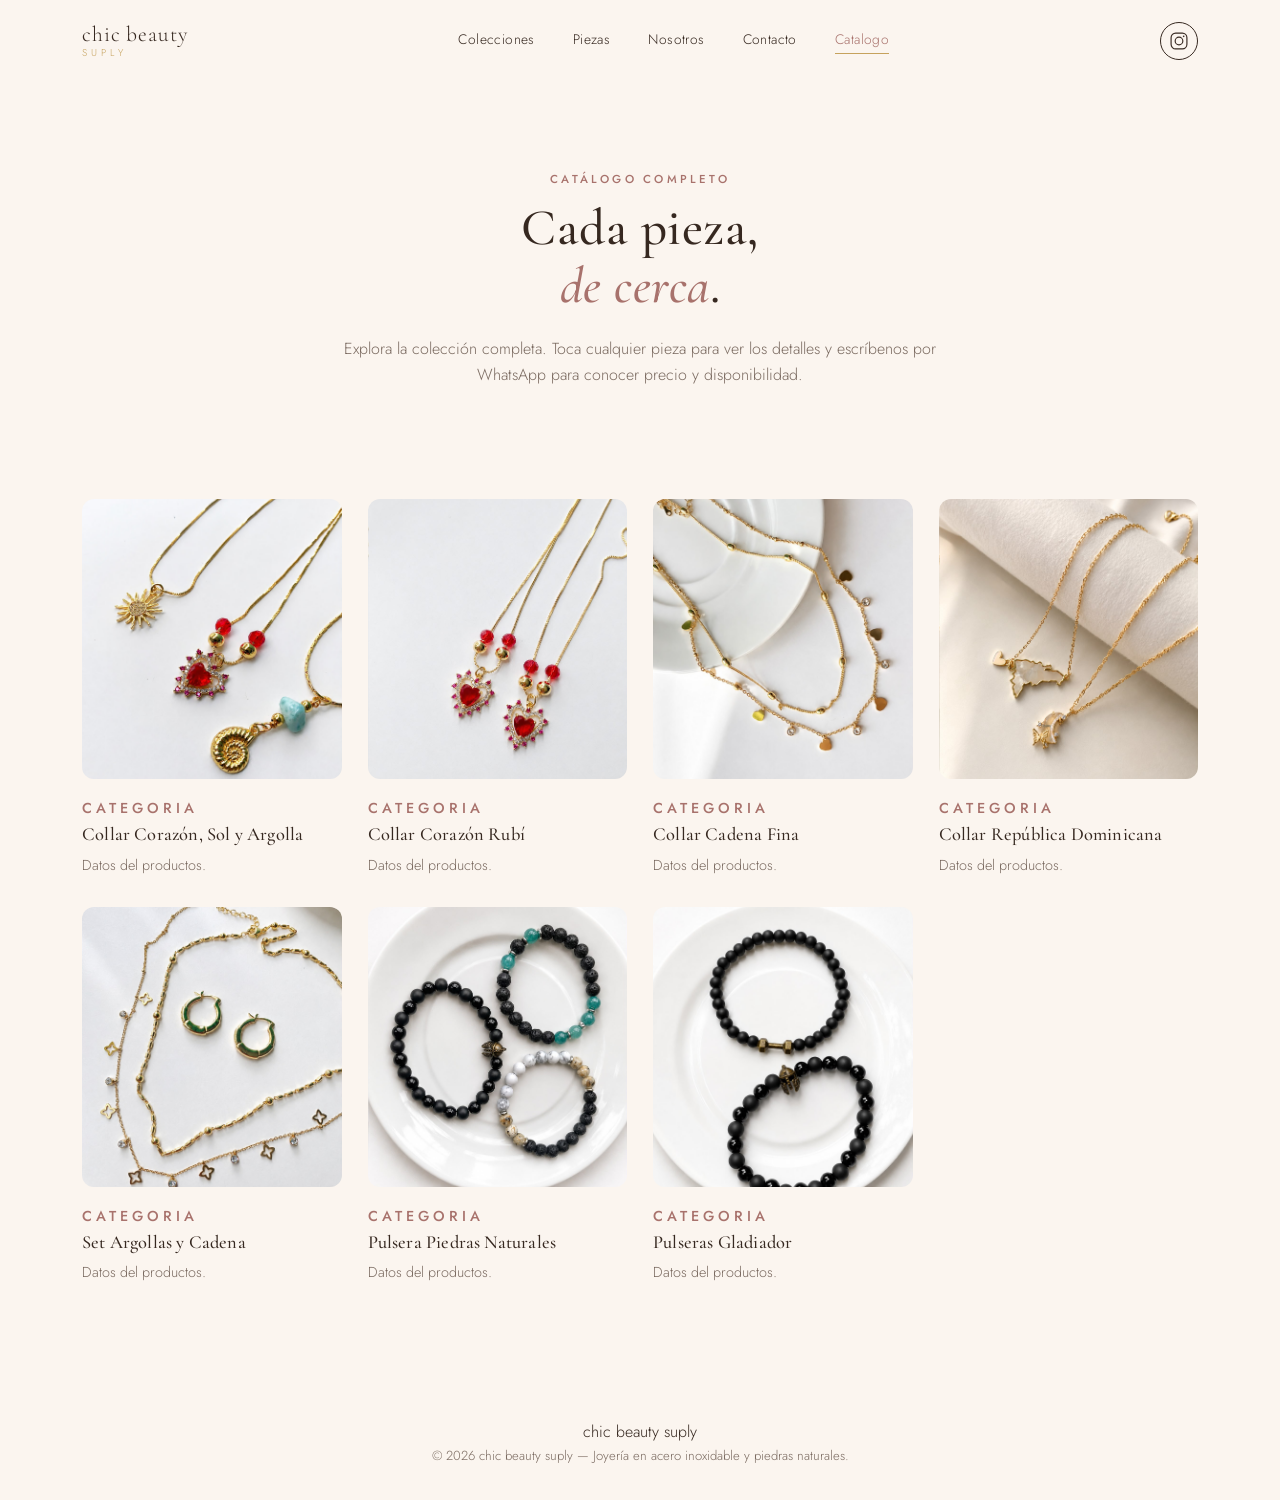
==== catalogo.html @ cba93bea "Crear una nueva plantilla para el catalogo" ====
<!DOCTYPE html>
<html lang="es">
<head>
<meta charset="UTF-8">
<meta name="viewport" content="width=device-width, initial-scale=1.0">
<title>Catálogo — chic beauty suply</title>
<meta name="description" content="Catálogo completo de chic beauty suply — collares, aretes y pulseras en acero dorado y piedras naturales. Consulta precio y disponibilidad por WhatsApp.">

<link rel="preconnect" href="https://fonts.googleapis.com">
<link rel="preconnect" href="https://fonts.gstatic.com" crossorigin>
<link href="https://fonts.googleapis.com/css2?family=Cormorant+Garamond:ital,wght@0,400;0,500;0,600;1,500&family=Jost:wght@300;400;500;600&display=swap" rel="stylesheet">

<link rel="stylesheet" href="styles.css">
<link rel="shortcut icon" href="images/favicon.ico" type="image/x-icon">
</head>
<body>

<!-- ===== Hilo dorado decorativo (motivo firma) ===== -->
<svg class="thread" width="3" height="100%" viewBox="0 0 3 3000" preserveAspectRatio="none" aria-hidden="true">
  <path d="M1.5 0 L1.5 3000" stroke="url(#threadGradient2)" stroke-width="1.5" fill="none" stroke-linecap="round"/>
  <defs>
    <linearGradient id="threadGradient2" x1="0" y1="0" x2="0" y2="1">
      <stop offset="0%" stop-color="#C6A25D" stop-opacity="0"/>
      <stop offset="8%" stop-color="#C6A25D" stop-opacity="0.55"/>
      <stop offset="92%" stop-color="#C6A25D" stop-opacity="0.55"/>
      <stop offset="100%" stop-color="#C6A25D" stop-opacity="0"/>
    </linearGradient>
  </defs>
</svg>

<header class="nav" id="nav">
  <div class="nav-inner">
    <a href="index.html" class="wordmark">
      <span class="wordmark-top">chic beauty</span>
      <span class="wordmark-bottom">suply</span>
    </a>
    <nav class="nav-links">
      <a href="index.html#colecciones">Colecciones</a>
      <a href="index.html#destacadas">Piezas</a>
      <a href="index.html#nosotros">Nosotros</a>
      <a href="index.html#contacto">Contacto</a>
      <a href="catalogo.html" class="is-active">Catalogo</a>
    </nav>
    <a class="nav-ig" href="index.html#contacto" aria-label="Instagram">
      <svg viewBox="0 0 24 24" width="20" height="20" fill="none" stroke="currentColor" stroke-width="1.4">
        <rect x="2.5" y="2.5" width="19" height="19" rx="5.5"/>
        <circle cx="12" cy="12" r="4.6"/>
        <circle cx="17.6" cy="6.4" r="1" fill="currentColor" stroke="none"/>
      </svg>
    </a>
  </div>
</header>

<!-- ===== ENCABEZADO DEL CATALOGO ===== -->
<section class="catalog-hero" id="top">
  <div class="catalog-hero-inner reveal">
    <p class="eyebrow">Catálogo completo</p>
    <h1>Cada pieza,<br><em>de cerca</em>.</h1>
    <p class="catalog-hero-sub">Explora la colección completa. Toca cualquier pieza para ver los detalles y escríbenos por WhatsApp para conocer precio y disponibilidad.</p>
  </div>
</section>

<!-- ===== GRID DE PRODUCTOS ===== -->
<section class="catalog-grid-section">
  <div class="catalog-grid" id="catalogGrid">

    <article class="product catalog-card reveal"
      data-category="Categoria"
      data-name="Nombre"
      data-material="Material"
      data-img="images/collar-corazon-sol-argolla.jpeg"
      data-description="Datos del productos."
      tabindex="0" role="button" aria-label="Ver detalles">
      <div class="product-img" style="--img:url('images/collar-corazon-sol-argolla.jpeg')"></div>
      <div class="product-info">
        <p class="eyebrow catalog-card-eyebrow">Categoria</p>
        <h3>Collar Corazón, Sol y Argolla</h3>
        <p>Datos del productos.</p>
      </div>
    </article>

    <article class="product catalog-card reveal"
      data-category="Categoria"
      data-name="Nombre"
      data-material="Material"
      data-img="images/collares-de-corazon.jpeg"
      data-description="Datos del productos."
      tabindex="0" role="button" aria-label="Ver detalles">
      <div class="product-img" style="--img:url('images/collares-de-corazon.jpeg')"></div>
      <div class="product-info">
        <p class="eyebrow catalog-card-eyebrow">Categoria</p>
        <h3>Collar Corazón Rubí</h3>
        <p>Datos del productos.</p>
      </div>
    </article>

    <article class="product catalog-card reveal"
      data-category="Categoria"
      data-name="Nombre"
      data-material="Material"
      data-img="images/collar.jpeg"
      data-description="Datos del productos."
      tabindex="0" role="button" aria-label="Ver detalles">
      <div class="product-img" style="--img:url('images/collar.jpeg')"></div>
      <div class="product-info">
        <p class="eyebrow catalog-card-eyebrow">Categoria</p>
        <h3>Collar Cadena Fina</h3>
        <p>Datos del productos.</p>
      </div>
    </article>

    <article class="product catalog-card reveal"
      data-category="Categoria"
      data-name="Nombre"
      data-material="Material"
      data-img="images/collar-rd-y-luna.jpeg"
      data-description="Datos del productos."
      tabindex="0" role="button" aria-label="Ver detalles">
      <div class="product-img" style="--img:url('images/collar-rd-y-luna.jpeg')"></div>
      <div class="product-info">
        <p class="eyebrow catalog-card-eyebrow">Categoria</p>
        <h3>Collar República Dominicana</h3>
        <p>Datos del productos.</p>
      </div>
    </article>

    <article class="product catalog-card reveal"
      data-category="Categoria"
      data-name="Nombre"
      data-material="Material"
      data-img="images/aretes-y-collar.jpeg"
      data-description="Datos del productos."
      tabindex="0" role="button" aria-label="Ver detalles">
      <div class="product-img" style="--img:url('images/aretes-y-collar.jpeg')"></div>
      <div class="product-info">
        <p class="eyebrow catalog-card-eyebrow">Categoria</p>
        <h3>Set Argollas y Cadena</h3>
        <p>Datos del productos.</p>
      </div>
    </article>

    <article class="product catalog-card reveal"
      data-category="Categoria"
      data-name="Nombre"
      data-material="Material"
      data-img="images/pulseras.jpeg"
      data-description="Datos del productos."
      tabindex="0" role="button" aria-label="Ver detalles">
      <div class="product-img" style="--img:url('images/pulseras.jpeg')"></div>
      <div class="product-info">
        <p class="eyebrow catalog-card-eyebrow">Categoria</p>
        <h3>Pulsera Piedras Naturales</h3>
        <p>Datos del productos.</p>
      </div>
    </article>

    <article class="product catalog-card reveal"
      data-category="Categoria"
      data-name="Nombre"
      data-material="Material"
      data-img="images/pulseras-gladiador.jpeg"
      data-description="Datos del productos."
      tabindex="0" role="button" aria-label="Ver detalles">
      <div class="product-img" style="--img:url('images/pulseras-gladiador.jpeg')"></div>
      <div class="product-info">
        <p class="eyebrow catalog-card-eyebrow">Categoria</p>
        <h3>Pulseras Gladiador</h3>
        <p>Datos del productos.</p>
      </div>
    </article>

  </div>
</section>

<!-- ===== MODAL DE PRODUCTO ===== -->
<div class="modal-overlay" id="modalOverlay">
  <div class="modal-card" role="dialog" aria-modal="true" aria-labelledby="modalTitle">
    <button class="modal-close" id="modalClose" aria-label="Cerrar">&times;</button>
    <div class="modal-img" id="modalImg"></div>
    <div class="modal-body">
      <p class="eyebrow" id="modalCategory">Colección</p>
      <h3 id="modalTitle">Nombre de la pieza</h3>
      <p id="modalDesc">Descripción de la pieza.</p>
      <p class="modal-material" id="modalMaterial">Acero dorado</p>
      <div class="modal-actions">
        <a class="btn btn-primary" id="modalWhatsapp" href="#" target="_blank" rel="noopener">Preguntar por WhatsApp</a>
        <button class="btn btn-ghost" id="modalCloseBtn" type="button">Cerrar</button>
      </div>
    </div>
  </div>
</div>

<footer class="footer">
  <div class="footer-inner">
    <span class="wordmark small">chic beauty suply</span>
    <p>&copy; <span id="year"></span> chic beauty suply — Joyería en acero inoxidable y piedras naturales.</p>
  </div>
</footer>

<script src="script.js"></script>
<script src="catalogo.js"></script>
</body>
</html>
---- styles.css ----
:root{
  --cream:      #FBF5EF;
  --cream-deep: #F3E9DE;
  --white:      #FFFFFF;
  --blush:      #EFD4CE;
  --blush-soft: #F6E4E0;
  --rose-deep:  #A8726C;
  --gold:       #C6A25D;
  --gold-light: #E4D2A6;
  --ink:        #362820;
  --ink-soft:   #7A6A60;

  --serif: "Cormorant Garamond", "Times New Roman", serif;
  --sans:  "Jost", "Helvetica Neue", Arial, sans-serif;

  --maxw: 1180px;
}

*{ box-sizing:border-box; }
html{ scroll-behavior:smooth; }

body{
  margin:0;
  background:var(--cream);
  color:var(--ink);
  font-family:var(--sans);
  font-weight:300;
  line-height:1.6;
  -webkit-font-smoothing:antialiased;
  overflow-x:hidden;
}

h1,h2,h3{
  font-family:var(--serif);
  font-weight:500;
  color:var(--ink);
  margin:0 0 .4em;
  letter-spacing:.01em;
}

p{ margin:0 0 1em; color:var(--ink-soft); }

a{ color:inherit; text-decoration:none; }

img,.no-select{ -webkit-user-drag:none; user-select:none; }

.eyebrow{
  font-family:var(--sans);
  font-size:.72rem;
  letter-spacing:.28em;
  text-transform:uppercase;
  color:var(--rose-deep);
  margin:0 0 .9em;
  font-weight:500;
}
.eyebrow-light{ color:var(--gold-light); }

/* ---------- hilo dorado decorativo ---------- */
.thread{
  position:absolute;
  top:0; left:50%;
  transform:translateX(-.75px);
  height:100%;
  z-index:0;
  pointer-events:none;
  opacity:.5;
}

/* ---------- reveal on scroll ---------- */
.reveal{
  opacity:0;
  transform:translateY(22px);
  transition:opacity .9s ease, transform .9s ease;
}
.reveal.is-visible{ opacity:1; transform:none; }

@media (prefers-reduced-motion: reduce){
  .reveal{ opacity:1; transform:none; transition:none; }
  html{ scroll-behavior:auto; }
}

/* ---------- NAV ---------- */
.nav{
  position:fixed;
  top:0; left:0; right:0;
  z-index:100;
  padding:22px 0;
  transition:background .35s ease, padding .35s ease, box-shadow .35s ease;
}
.nav.scrolled{
  background:rgba(251,245,239,.88);
  backdrop-filter:blur(10px);
  padding:14px 0;
  box-shadow:0 1px 0 rgba(54,40,32,.06);
}
.nav-inner{
  max-width:var(--maxw);
  margin:0 auto;
  padding:0 32px;
  display:flex;
  align-items:center;
  justify-content:space-between;
}
.wordmark{
  display:flex;
  flex-direction:column;
  line-height:1;
}
.wordmark-top{
  font-family:var(--serif);
  font-size:1.35rem;
  letter-spacing:.04em;
  color:var(--ink);
}
.wordmark-bottom{
  font-family:var(--sans);
  font-size:.62rem;
  letter-spacing:.42em;
  text-transform:uppercase;
  color:var(--gold);
  margin-top:2px;
}
.wordmark.small .wordmark-top{ font-size:1.1rem; }

.nav-links{
  display:flex;
  gap:38px;
}
.nav-links a{
  font-size:.86rem;
  letter-spacing:.03em;
  color:var(--ink);
  position:relative;
  padding-bottom:4px;
}
.nav-links a::after{
  content:"";
  position:absolute; left:0; bottom:0;
  width:0; height:1px;
  background:var(--gold);
  transition:width .3s ease;
}
.nav-links a:hover::after{ width:100%; }

.nav-ig{
  width:38px; height:38px;
  border:1px solid var(--ink);
  border-radius:50%;
  display:flex; align-items:center; justify-content:center;
  color:var(--ink);
  transition:background .3s ease, color .3s ease, border-color .3s ease;
}
.nav-ig:hover{ background:var(--ink); color:var(--cream); }

@media (max-width:820px){
  .nav-links{ display:none; }
}

/* ---------- BUTTONS ---------- */
.btn{
  display:inline-flex;
  align-items:center;
  justify-content:center;
  padding:15px 30px;
  font-size:.82rem;
  letter-spacing:.08em;
  text-transform:uppercase;
  border-radius:999px;
  transition:all .3s ease;
  white-space:nowrap;
}
.btn-primary{
  background:var(--ink);
  color:var(--cream);
  border:1px solid var(--ink);
}
.btn-primary:hover{
  background:var(--rose-deep);
  border-color:var(--rose-deep);
}
.btn-ghost{
  background:transparent;
  color:var(--ink);
  border:1px solid var(--ink);
}
.btn-ghost:hover{
  border-color:var(--gold);
  color:var(--rose-deep);
}

/* ---------- HERO ---------- */
.hero{
  position:relative;
  padding:170px 32px 110px;
  max-width:var(--maxw);
  margin:0 auto;
}
.hero-inner{
  display:grid;
  grid-template-columns:1fr 1fr;
  gap:60px;
  align-items:center;
}
.hero-text h1{
  font-size:clamp(2.4rem, 4.6vw, 3.6rem);
  line-height:1.12;
}
.hero-text h1 em{
  font-style:italic;
  color:var(--rose-deep);
}
.hero-sub{
  max-width:420px;
  font-size:1.02rem;
}
.hero-cta{
  display:flex;
  gap:16px;
  flex-wrap:wrap;
  margin-top:8px;
}

.hero-collage{
  position:relative;
  height:460px;
}
.collage-item{
  position:absolute;
  background-image: var(--img), linear-gradient(150deg, var(--blush-soft), var(--gold-light));
  background-size:cover;
  background-position:center;
  border-radius:14px;
  box-shadow:0 30px 50px -20px rgba(54,40,32,.28);
}
.item-1{ width:62%; height:64%; top:0; right:0; }
.item-2{ width:48%; height:46%; bottom:0; left:0; border:6px solid var(--cream); }
.item-3{ width:34%; height:34%; bottom:6%; right:10%; border:6px solid var(--cream); }
.charm{
  position:absolute;
  top:8%; left:6%;
  width:56px; height:56px;
  border-radius:50%;
  background:var(--white);
  display:flex; align-items:center; justify-content:center;
  font-family:var(--serif);
  font-size:1.5rem;
  color:var(--rose-deep);
  box-shadow:0 14px 30px -12px rgba(54,40,32,.35);
  animation:float 5s ease-in-out infinite;
}
@keyframes float{
  0%,100%{ transform:translateY(0); }
  50%{ transform:translateY(-10px); }
}

@media (max-width:900px){
  .hero{ padding:140px 22px 70px; }
  .hero-inner{ grid-template-columns:1fr; }
  .hero-collage{ height:340px; order:-1; }
}

/* ---------- SECTION HEAD ---------- */
.section-head{
  text-align:center;
  max-width:600px;
  margin:0 auto 56px;
}
.section-head h2{ font-size:clamp(1.9rem, 3.4vw, 2.5rem); }

/* ---------- COLLECTIONS ---------- */
.collections{
  max-width:var(--maxw);
  margin:0 auto;
  padding:90px 32px;
  position:relative;
}
.collection-grid{
  display:grid;
  grid-template-columns:repeat(3, 1fr);
  gap:26px;
}
.collection-card{
  position:relative;
  border-radius:16px;
  padding:34px 28px;
  min-height:260px;
  display:flex;
  flex-direction:column;
  justify-content:flex-end;
  overflow:hidden;
  isolation:isolate;
  background-image: var(--img), linear-gradient(160deg, var(--blush), var(--cream-deep));
  background-size:cover;
  background-position:center;
  color:var(--white);
  transition:transform .45s ease;
}
.collection-card::before{
  content:"";
  position:absolute; inset:0;
  background:linear-gradient(180deg, rgba(54,40,32,0) 30%, rgba(54,40,32,.72) 100%);
  z-index:-1;
}
.collection-card:hover{ transform:translateY(-8px); }
.collection-icon{
  width:44px; height:44px;
  border-radius:50%;
  background:rgba(255,255,255,.18);
  backdrop-filter:blur(4px);
  display:flex; align-items:center; justify-content:center;
  margin-bottom:16px;
}
.collection-card h3{
  color:var(--white);
  font-size:1.5rem;
  margin-bottom:.25em;
}
.collection-card p{
  color:rgba(255,255,255,.85);
  font-size:.9rem;
  margin:0;
}

@media (max-width:820px){
  .collection-grid{ grid-template-columns:1fr; }
}

/* ---------- FEATURED PRODUCTS ---------- */
.featured{
  background:var(--white);
  padding:90px 32px;
  position:relative;
}
.featured-grid{
  max-width:var(--maxw);
  margin:0 auto;
  display:grid;
  grid-template-columns:repeat(3, 1fr);
  gap:38px 30px;
}
.product-img{
  aspect-ratio:1/1.08;
  border-radius:12px;
  background-image: var(--img), linear-gradient(160deg, var(--blush-soft), var(--gold-light));
  background-size:cover;
  background-position:center;
  margin-bottom:18px;
  transition:transform .5s ease;
}
.product:hover .product-img{ transform:scale(1.03); }
.product-info h3{
  font-size:1.15rem;
  margin-bottom:.2em;
}
.product-info p{
  font-size:.9rem;
  margin:0;
}

@media (max-width:900px){
  .featured-grid{ grid-template-columns:repeat(2, 1fr); }
}
@media (max-width:560px){
  .featured-grid{ grid-template-columns:1fr; }
}

/* ---------- ABOUT ---------- */
.about{
  max-width:var(--maxw);
  margin:0 auto;
  padding:100px 32px;
}
.about-inner{
  display:grid;
  grid-template-columns:.85fr 1fr;
  gap:64px;
  align-items:center;
}
.about-frame{
  aspect-ratio:4/5;
  border-radius:16px;
  background-image: var(--img), linear-gradient(160deg, var(--blush), var(--cream-deep));
  background-size:cover;
  background-position:center;
  box-shadow:0 30px 50px -22px rgba(54,40,32,.3);
}
.about-text p{ max-width:440px; }

@media (max-width:820px){
  .about-inner{ grid-template-columns:1fr; }
  .about-frame{ order:-1; max-width:340px; margin:0 auto; }
}

/* ---------- SOCIAL / CONTACTO ---------- */
.social{
  background:linear-gradient(165deg, var(--ink) 0%, #2a1f19 100%);
  padding:110px 32px;
  text-align:center;
  position:relative;
}
.social-inner{ max-width:640px; margin:0 auto; }
.social h2{
  color:var(--cream);
  font-size:clamp(1.8rem, 3.4vw, 2.4rem);
}
.social-sub{
  color:rgba(251,245,239,.72);
  max-width:460px;
  margin:0 auto 40px;
}
.social-links{
  display:flex;
  justify-content:center;
  flex-wrap:wrap;
  gap:16px;
}
.social-pill{
  display:flex;
  align-items:center;
  gap:10px;
  padding:14px 24px;
  border:1px solid rgba(251,245,239,.3);
  border-radius:999px;
  color:var(--cream);
  font-size:.9rem;
  letter-spacing:.02em;
  transition:all .3s ease;
}
.social-pill:hover{
  background:var(--gold);
  border-color:var(--gold);
  color:var(--ink);
  transform:translateY(-3px);
}

/* ---------- NAV: estado activo ---------- */
.nav-links a.is-active{ color:var(--rose-deep); }
.nav-links a.is-active::after{ width:100%; }

/* ---------- CATALOGO: encabezado ---------- */
.catalog-hero{
  max-width:var(--maxw);
  margin:0 auto;
  padding:170px 32px 40px;
  text-align:center;
}
.catalog-hero-inner{ max-width:600px; margin:0 auto; }
.catalog-hero h1{
  font-size:clamp(2.2rem, 4.2vw, 3.2rem);
  line-height:1.14;
}
.catalog-hero h1 em{ font-style:italic; color:var(--rose-deep); }
.catalog-hero-sub{ font-size:1rem; }

@media (max-width:820px){
  .catalog-hero{ padding:140px 22px 30px; }
}

/* ---------- CATALOGO: filtros ---------- */
.catalog-filters-section{
  max-width:var(--maxw);
  margin:0 auto;
  padding:10px 32px 0;
}
.catalog-filters{
  display:flex;
  justify-content:center;
  flex-wrap:wrap;
  gap:12px;
}
.filter-pill{
  font-family:var(--sans);
  font-size:.82rem;
  letter-spacing:.03em;
  padding:11px 22px;
  border-radius:999px;
  border:1px solid var(--ink);
  background:transparent;
  color:var(--ink);
  cursor:pointer;
  transition:background .3s ease, color .3s ease, border-color .3s ease;
}
.filter-pill:hover{ border-color:var(--gold); color:var(--rose-deep); }
.filter-pill.is-active{
  background:var(--ink);
  border-color:var(--ink);
  color:var(--cream);
}

/* ---------- CATALOGO: grid ---------- */
.catalog-grid-section{
  max-width:var(--maxw);
  margin:0 auto;
  padding:56px 32px 100px;
}
.catalog-grid{
  display:grid;
  grid-template-columns:repeat(4, 1fr);
  gap:30px 26px;
}
.catalog-card{ cursor:pointer; }
.catalog-card:focus-visible{
  outline:2px solid var(--rose-deep);
  outline-offset:6px;
  border-radius:12px;
}
.catalog-card-eyebrow{ margin-bottom:.35em; }

@media (max-width:1024px){
  .catalog-grid{ grid-template-columns:repeat(3, 1fr); }
}
@media (max-width:760px){
  .catalog-grid{ grid-template-columns:repeat(2, 1fr); }
}
@media (max-width:460px){
  .catalog-grid{ grid-template-columns:1fr; }
}

/* ---------- MODAL DE PRODUCTO ---------- */
body.modal-open{ overflow:hidden; }

.modal-overlay{
  position:fixed;
  inset:0;
  z-index:200;
  display:flex;
  align-items:center;
  justify-content:center;
  padding:24px;
  background:rgba(54,40,32,.55);
  backdrop-filter:blur(6px);
  opacity:0;
  pointer-events:none;
  transition:opacity .35s ease;
}
.modal-overlay.is-active{ opacity:1; pointer-events:auto; }

.modal-card{
  position:relative;
  width:100%;
  max-width:760px;
  max-height:88vh;
  overflow:auto;
  background:var(--white);
  border-radius:20px;
  display:grid;
  grid-template-columns:1fr 1fr;
  box-shadow:0 40px 70px -25px rgba(54,40,32,.4);
  transform:translateY(16px) scale(.98);
  transition:transform .35s ease;
}
.modal-overlay.is-active .modal-card{ transform:translateY(0) scale(1); }

.modal-img{
  min-height:280px;
  background-image: var(--img), linear-gradient(160deg, var(--blush-soft), var(--gold-light));
  background-size:cover;
  background-position:center;
}
.modal-body{ padding:40px; }
.modal-body h3{ font-size:1.5rem; }
.modal-material{
  font-size:.82rem;
  letter-spacing:.03em;
  color:var(--gold);
  margin-top:-.4em;
}
.modal-actions{
  display:flex;
  flex-wrap:wrap;
  gap:12px;
  margin-top:20px;
}
.modal-close{
  position:absolute;
  top:16px; right:16px;
  width:36px; height:36px;
  border-radius:50%;
  border:1px solid rgba(54,40,32,.15);
  background:var(--white);
  color:var(--ink);
  font-size:1.3rem;
  line-height:1;
  cursor:pointer;
  display:flex;
  align-items:center;
  justify-content:center;
  z-index:2;
}
.modal-close:hover{ border-color:var(--gold); color:var(--rose-deep); }

@media (max-width:700px){
  .modal-card{ grid-template-columns:1fr; }
  .modal-img{ min-height:220px; }
  .modal-body{ padding:30px; }
}

/* ---------- FOOTER ---------- */
.footer{
  padding:40px 32px 34px;
  text-align:center;
}
.footer-inner{
  max-width:var(--maxw);
  margin:0 auto;
}
.footer .wordmark-top,
.footer p{ color:var(--ink-soft); }
.footer p{ font-size:.82rem; margin:.4em 0 0; }
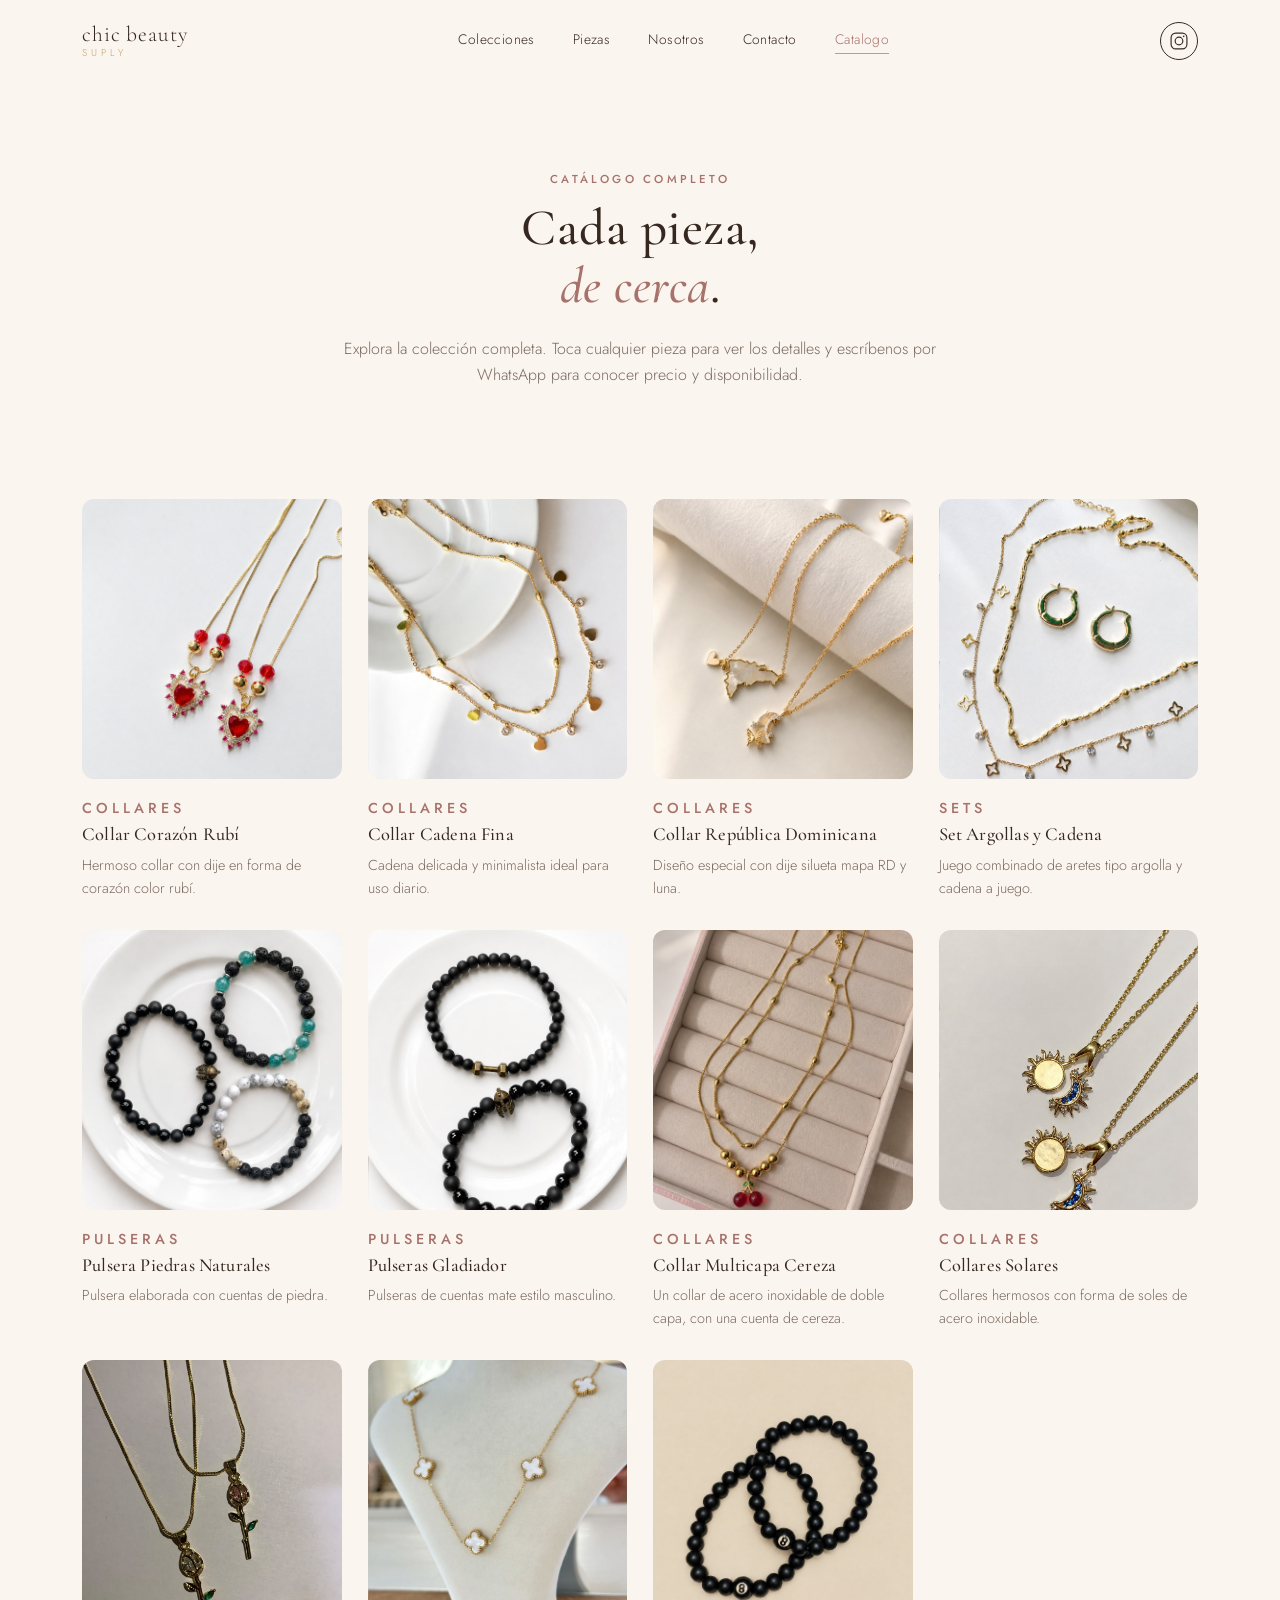
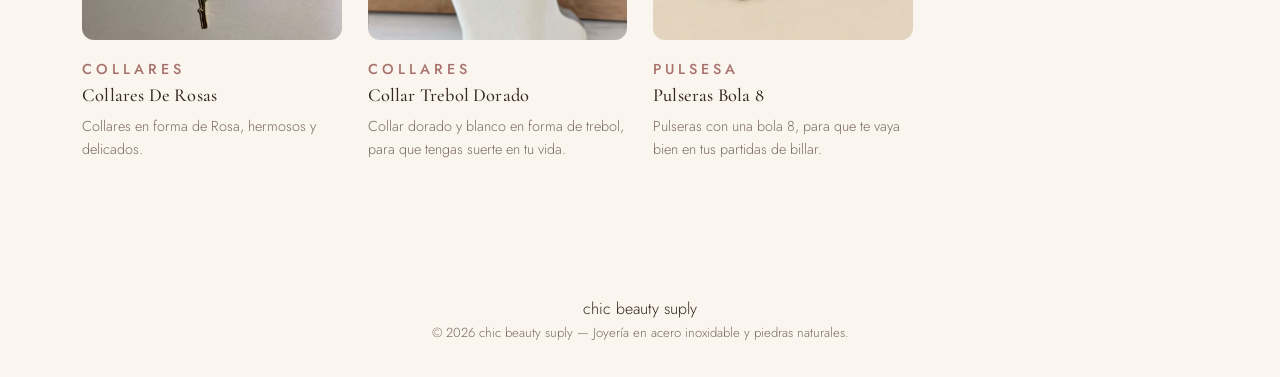
==== commit 168f9063: "Mejora en el catalogo y mas productos en el mismo." ====
--- a/catalogo.html
+++ b/catalogo.html
@@ -61,116 +61,12 @@
 </section>
 
 <!-- ===== GRID DE PRODUCTOS ===== -->
-<section class="catalog-grid-section">
+ <section class="catalog-grid-section">
   <div class="catalog-grid" id="catalogGrid">
-
-    <article class="product catalog-card reveal"
-      data-category="Categoria"
-      data-name="Nombre"
-      data-material="Material"
-      data-img="images/collar-corazon-sol-argolla.jpeg"
-      data-description="Datos del productos."
-      tabindex="0" role="button" aria-label="Ver detalles">
-      <div class="product-img" style="--img:url('images/collar-corazon-sol-argolla.jpeg')"></div>
-      <div class="product-info">
-        <p class="eyebrow catalog-card-eyebrow">Categoria</p>
-        <h3>Collar Corazón, Sol y Argolla</h3>
-        <p>Datos del productos.</p>
-      </div>
-    </article>
-
-    <article class="product catalog-card reveal"
-      data-category="Categoria"
-      data-name="Nombre"
-      data-material="Material"
-      data-img="images/collares-de-corazon.jpeg"
-      data-description="Datos del productos."
-      tabindex="0" role="button" aria-label="Ver detalles">
-      <div class="product-img" style="--img:url('images/collares-de-corazon.jpeg')"></div>
-      <div class="product-info">
-        <p class="eyebrow catalog-card-eyebrow">Categoria</p>
-        <h3>Collar Corazón Rubí</h3>
-        <p>Datos del productos.</p>
-      </div>
-    </article>
-
-    <article class="product catalog-card reveal"
-      data-category="Categoria"
-      data-name="Nombre"
-      data-material="Material"
-      data-img="images/collar.jpeg"
-      data-description="Datos del productos."
-      tabindex="0" role="button" aria-label="Ver detalles">
-      <div class="product-img" style="--img:url('images/collar.jpeg')"></div>
-      <div class="product-info">
-        <p class="eyebrow catalog-card-eyebrow">Categoria</p>
-        <h3>Collar Cadena Fina</h3>
-        <p>Datos del productos.</p>
-      </div>
-    </article>
-
-    <article class="product catalog-card reveal"
-      data-category="Categoria"
-      data-name="Nombre"
-      data-material="Material"
-      data-img="images/collar-rd-y-luna.jpeg"
-      data-description="Datos del productos."
-      tabindex="0" role="button" aria-label="Ver detalles">
-      <div class="product-img" style="--img:url('images/collar-rd-y-luna.jpeg')"></div>
-      <div class="product-info">
-        <p class="eyebrow catalog-card-eyebrow">Categoria</p>
-        <h3>Collar República Dominicana</h3>
-        <p>Datos del productos.</p>
-      </div>
-    </article>
-
-    <article class="product catalog-card reveal"
-      data-category="Categoria"
-      data-name="Nombre"
-      data-material="Material"
-      data-img="images/aretes-y-collar.jpeg"
-      data-description="Datos del productos."
-      tabindex="0" role="button" aria-label="Ver detalles">
-      <div class="product-img" style="--img:url('images/aretes-y-collar.jpeg')"></div>
-      <div class="product-info">
-        <p class="eyebrow catalog-card-eyebrow">Categoria</p>
-        <h3>Set Argollas y Cadena</h3>
-        <p>Datos del productos.</p>
-      </div>
-    </article>
-
-    <article class="product catalog-card reveal"
-      data-category="Categoria"
-      data-name="Nombre"
-      data-material="Material"
-      data-img="images/pulseras.jpeg"
-      data-description="Datos del productos."
-      tabindex="0" role="button" aria-label="Ver detalles">
-      <div class="product-img" style="--img:url('images/pulseras.jpeg')"></div>
-      <div class="product-info">
-        <p class="eyebrow catalog-card-eyebrow">Categoria</p>
-        <h3>Pulsera Piedras Naturales</h3>
-        <p>Datos del productos.</p>
-      </div>
-    </article>
-
-    <article class="product catalog-card reveal"
-      data-category="Categoria"
-      data-name="Nombre"
-      data-material="Material"
-      data-img="images/pulseras-gladiador.jpeg"
-      data-description="Datos del productos."
-      tabindex="0" role="button" aria-label="Ver detalles">
-      <div class="product-img" style="--img:url('images/pulseras-gladiador.jpeg')"></div>
-      <div class="product-info">
-        <p class="eyebrow catalog-card-eyebrow">Categoria</p>
-        <h3>Pulseras Gladiador</h3>
-        <p>Datos del productos.</p>
-      </div>
-    </article>
 
   </div>
 </section>
+
 
 <!-- ===== MODAL DE PRODUCTO ===== -->
 <div class="modal-overlay" id="modalOverlay">
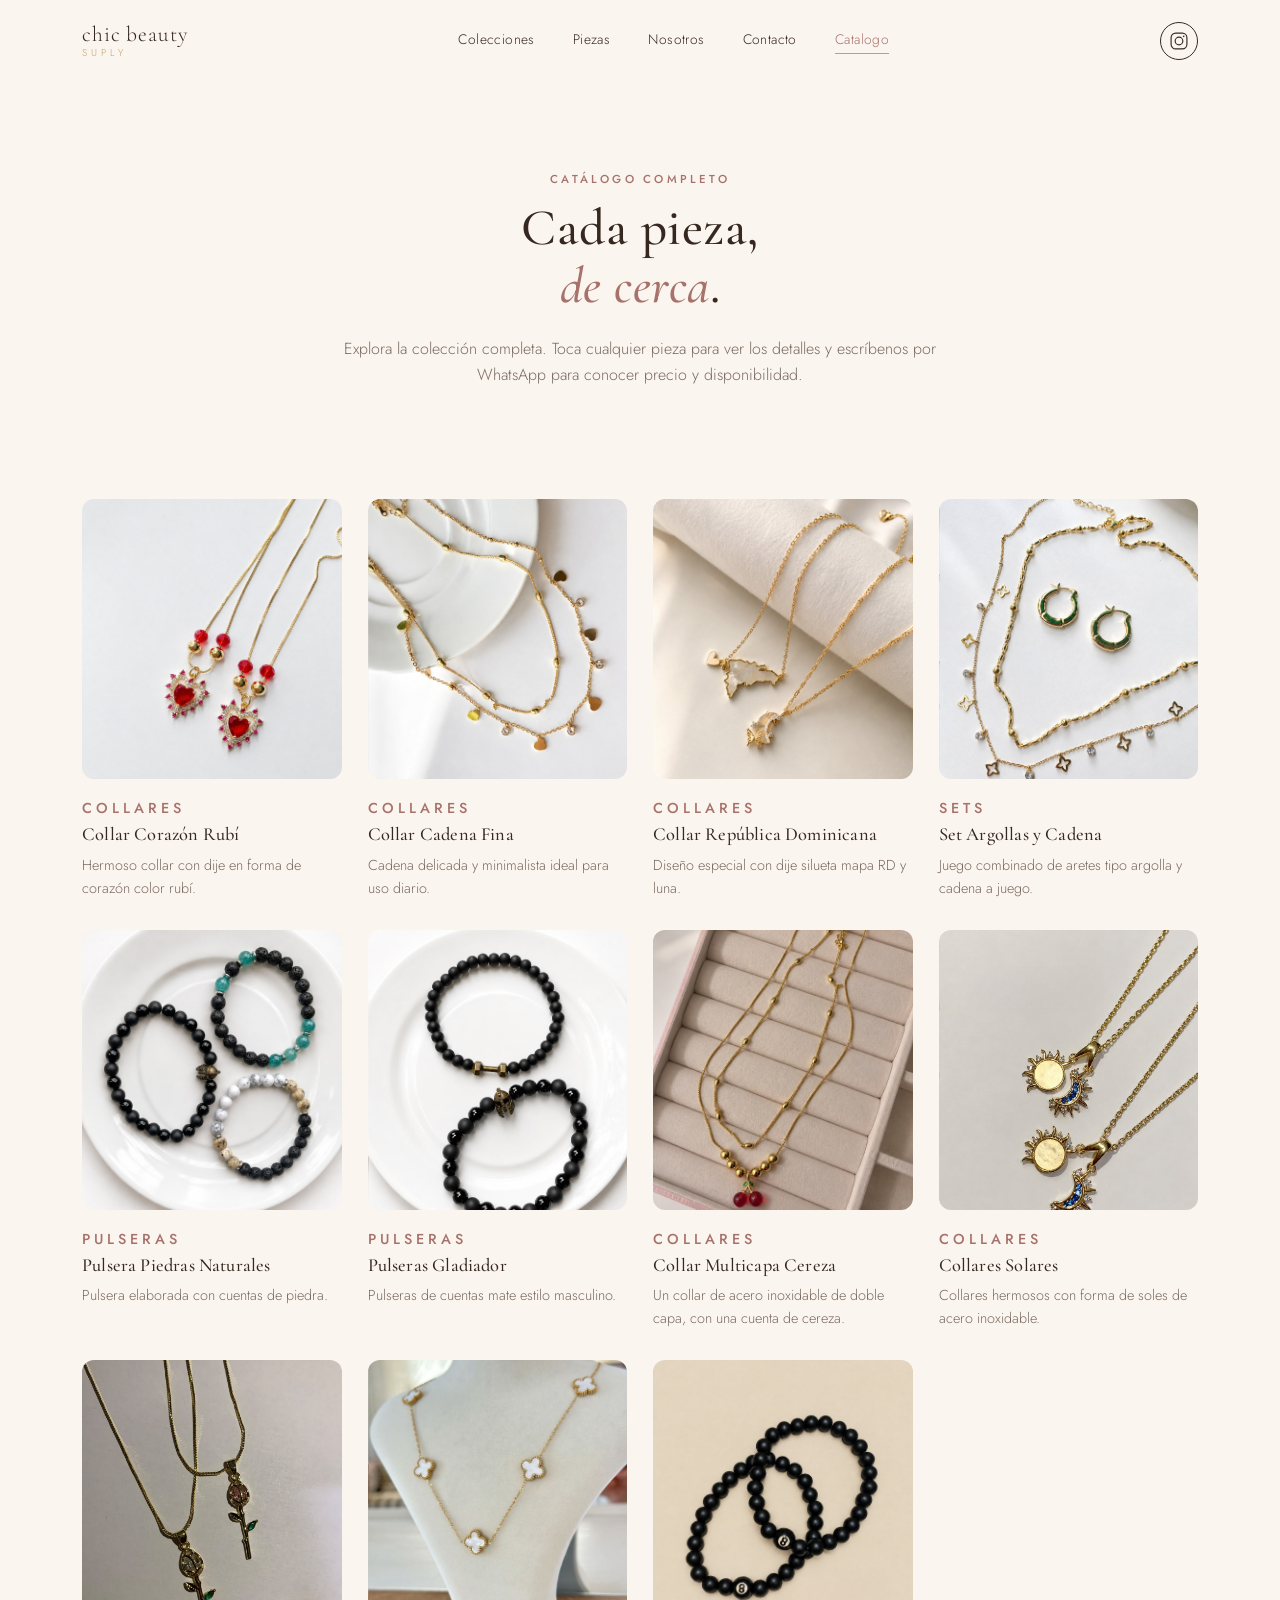
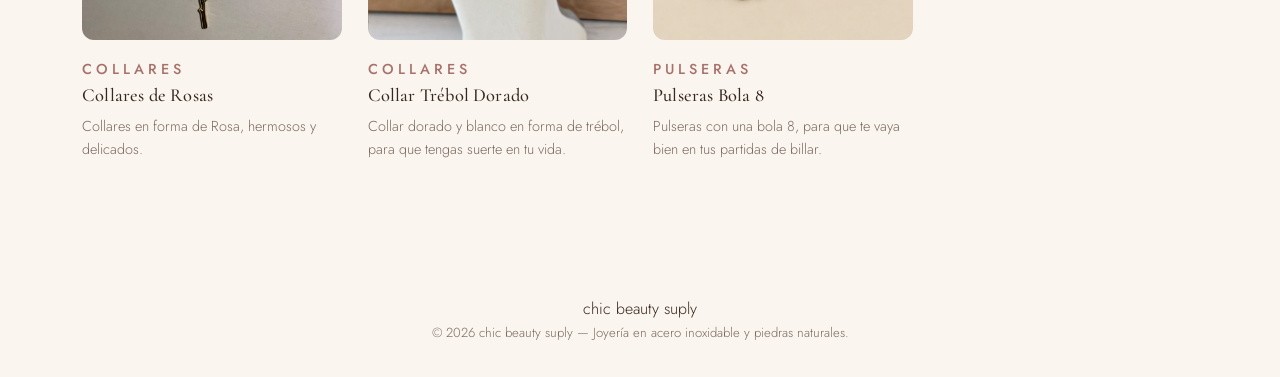
==== commit c66f8c02: "Pase los elementos al HTML hasta arreglarlo en local" ====
--- a/catalogo.html
+++ b/catalogo.html
@@ -62,8 +62,238 @@
 
 <!-- ===== GRID DE PRODUCTOS ===== -->
  <section class="catalog-grid-section">
-  <div class="catalog-grid" id="catalogGrid">
-
+    <div class="catalog-grid" id="catalogGrid">
+
+    <article class="product catalog-card reveal"
+      data-category="Collares"
+      data-name="Collar Corazón Rubí"
+      data-material="Acero Inoxidable"
+      data-img="images/collares-de-corazon.jpeg"
+      data-description="Hermoso collar con dije en forma de corazón color rubí."
+      tabindex="0"
+      role="button"
+      aria-label="Ver detalles de Collar Corazón Rubí">
+
+      <div class="product-img"
+        style="--img:url('images/collares-de-corazon.jpeg')">
+      </div>
+
+      <div class="product-info">
+        <p class="eyebrow catalog-card-eyebrow">Collares</p>
+        <h3>Collar Corazón Rubí</h3>
+        <p>Hermoso collar con dije en forma de corazón color rubí.</p>
+      </div>
+    </article>
+
+    <article class="product catalog-card reveal"
+      data-category="Collares"
+      data-name="Collar Cadena Fina"
+      data-material="Acero Inoxidable"
+      data-img="images/collar.jpeg"
+      data-description="Cadena delicada y minimalista ideal para uso diario."
+      tabindex="0"
+      role="button"
+      aria-label="Ver detalles de Collar Cadena Fina">
+
+      <div class="product-img"
+        style="--img:url('images/collar.jpeg')">
+      </div>
+
+      <div class="product-info">
+        <p class="eyebrow catalog-card-eyebrow">Collares</p>
+        <h3>Collar Cadena Fina</h3>
+        <p>Cadena delicada y minimalista ideal para uso diario.</p>
+      </div>
+    </article>
+
+    <article class="product catalog-card reveal"
+      data-category="Collares"
+      data-name="Collar República Dominicana"
+      data-material="Acero Inoxidable"
+      data-img="images/collar-rd-y-luna.jpeg"
+      data-description="Diseño especial con dije silueta mapa RD y luna."
+      tabindex="0"
+      role="button"
+      aria-label="Ver detalles de Collar República Dominicana">
+
+      <div class="product-img"
+        style="--img:url('images/collar-rd-y-luna.jpeg')">
+      </div>
+
+      <div class="product-info">
+        <p class="eyebrow catalog-card-eyebrow">Collares</p>
+        <h3>Collar República Dominicana</h3>
+        <p>Diseño especial con dije silueta mapa RD y luna.</p>
+      </div>
+    </article>
+
+    <article class="product catalog-card reveal"
+      data-category="Sets"
+      data-name="Set Argollas y Cadena"
+      data-material="Acero Inoxidable"
+      data-img="images/aretes-y-collar.jpeg"
+      data-description="Juego combinado de aretes tipo argolla y cadena a juego."
+      tabindex="0"
+      role="button"
+      aria-label="Ver detalles de Set Argollas y Cadena">
+
+      <div class="product-img"
+        style="--img:url('images/aretes-y-collar.jpeg')">
+      </div>
+
+      <div class="product-info">
+        <p class="eyebrow catalog-card-eyebrow">Sets</p>
+        <h3>Set Argollas y Cadena</h3>
+        <p>Juego combinado de aretes tipo argolla y cadena a juego.</p>
+      </div>
+    </article>
+
+    <article class="product catalog-card reveal"
+      data-category="Pulseras"
+      data-name="Pulsera Piedras Naturales"
+      data-material="Piedra"
+      data-img="images/pulseras.jpeg"
+      data-description="Pulsera elaborada con cuentas de piedra."
+      tabindex="0"
+      role="button"
+      aria-label="Ver detalles de Pulsera Piedras Naturales">
+
+      <div class="product-img"
+        style="--img:url('images/pulseras.jpeg')">
+      </div>
+
+      <div class="product-info">
+        <p class="eyebrow catalog-card-eyebrow">Pulseras</p>
+        <h3>Pulsera Piedras Naturales</h3>
+        <p>Pulsera elaborada con cuentas de piedra.</p>
+      </div>
+    </article>
+
+    <article class="product catalog-card reveal"
+      data-category="Pulseras"
+      data-name="Pulseras Gladiador"
+      data-material="Piedra Mate y Acero"
+      data-img="images/pulseras-gladiador.jpeg"
+      data-description="Pulseras de cuentas mate estilo masculino."
+      tabindex="0"
+      role="button"
+      aria-label="Ver detalles de Pulseras Gladiador">
+
+      <div class="product-img"
+        style="--img:url('images/pulseras-gladiador.jpeg')">
+      </div>
+
+      <div class="product-info">
+        <p class="eyebrow catalog-card-eyebrow">Pulseras</p>
+        <h3>Pulseras Gladiador</h3>
+        <p>Pulseras de cuentas mate estilo masculino.</p>
+      </div>
+    </article>
+
+    <article class="product catalog-card reveal"
+      data-category="Collares"
+      data-name="Collar Multicapa Cereza"
+      data-material="Acero Inoxidable"
+      data-img="images/collar-multicapa-cereza.jpeg"
+      data-description="Un collar de acero inoxidable de doble capa, con una cuenta de cereza."
+      tabindex="0"
+      role="button"
+      aria-label="Ver detalles de Collar Multicapa Cereza">
+
+      <div class="product-img"
+        style="--img:url('images/collar-multicapa-cereza.jpeg')">
+      </div>
+
+      <div class="product-info">
+        <p class="eyebrow catalog-card-eyebrow">Collares</p>
+        <h3>Collar Multicapa Cereza</h3>
+        <p>Un collar de acero inoxidable de doble capa, con una cuenta de cereza.</p>
+      </div>
+    </article>
+
+    <article class="product catalog-card reveal"
+      data-category="Collares"
+      data-name="Collares Solares"
+      data-material="Acero Inoxidable"
+      data-img="images/collar-sol.jpeg"
+      data-description="Collares hermosos con forma de soles de acero inoxidable."
+      tabindex="0"
+      role="button"
+      aria-label="Ver detalles de Collares Solares">
+
+      <div class="product-img"
+        style="--img:url('images/collar-sol.jpeg')">
+      </div>
+
+      <div class="product-info">
+        <p class="eyebrow catalog-card-eyebrow">Collares</p>
+        <h3>Collares Solares</h3>
+        <p>Collares hermosos con forma de soles de acero inoxidable.</p>
+      </div>
+    </article>
+
+    <article class="product catalog-card reveal"
+      data-category="Collares"
+      data-name="Collares de Rosas"
+      data-material="Acero Inoxidable"
+      data-img="images/collar-rosa.jpeg"
+      data-description="Collares en forma de Rosa, hermosos y delicados."
+      tabindex="0"
+      role="button"
+      aria-label="Ver detalles de Collares de Rosas">
+
+      <div class="product-img"
+        style="--img:url('images/collar-rosa.jpeg')">
+      </div>
+
+      <div class="product-info">
+        <p class="eyebrow catalog-card-eyebrow">Collares</p>
+        <h3>Collares de Rosas</h3>
+        <p>Collares en forma de Rosa, hermosos y delicados.</p>
+      </div>
+    </article>
+
+    <article class="product catalog-card reveal"
+      data-category="Collares"
+      data-name="Collar Trébol Dorado"
+      data-material="Acero Inoxidable"
+      data-img="images/collar-trebol.jpeg"
+      data-description="Collar dorado y blanco en forma de trébol, para que tengas suerte en tu vida."
+      tabindex="0"
+      role="button"
+      aria-label="Ver detalles de Collar Trébol Dorado">
+
+      <div class="product-img"
+        style="--img:url('images/collar-trebol.jpeg')">
+      </div>
+
+      <div class="product-info">
+        <p class="eyebrow catalog-card-eyebrow">Collares</p>
+        <h3>Collar Trébol Dorado</h3>
+        <p>Collar dorado y blanco en forma de trébol, para que tengas suerte en tu vida.</p>
+      </div>
+    </article>
+
+    <article class="product catalog-card reveal"
+      data-category="Pulseras"
+      data-name="Pulseras Bola 8"
+      data-material="Piedra"
+      data-img="images/pulseras-bola8.jpeg"
+      data-description="Pulseras con una bola 8, para que te vaya bien en tus partidas de billar."
+      tabindex="0"
+      role="button"
+      aria-label="Ver detalles de Pulseras Bola 8">
+
+      <div class="product-img"
+        style="--img:url('images/pulseras-bola8.jpeg')">
+      </div>
+
+      <div class="product-info">
+        <p class="eyebrow catalog-card-eyebrow">Pulseras</p>
+        <h3>Pulseras Bola 8</h3>
+        <p>Pulseras con una bola 8, para que te vaya bien en tus partidas de billar.</p>
+      </div>
+    </article>
   </div>
 </section>
 
@@ -93,7 +323,7 @@
   </div>
 </footer>
 
+<script src="catalogo.js"></script>
 <script src="script.js"></script>
-<script src="catalogo.js"></script>
 </body>
 </html>
